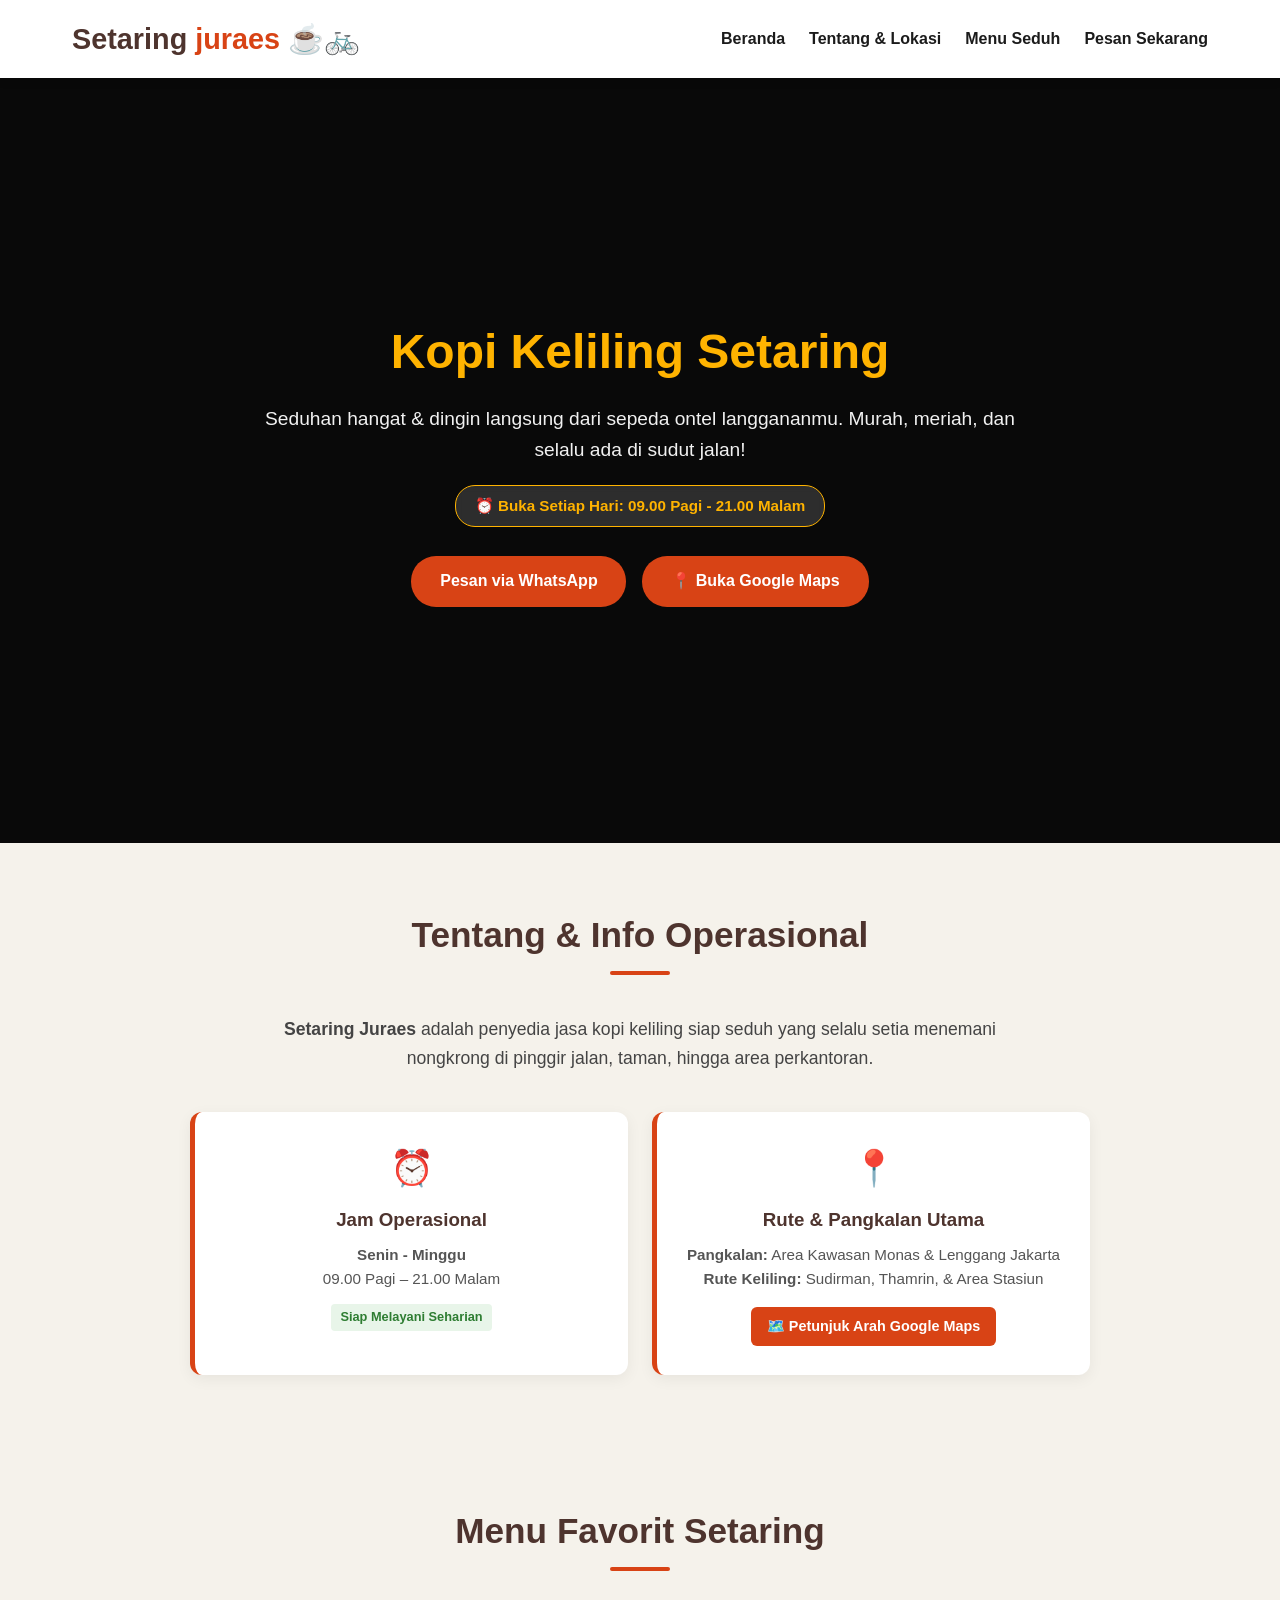
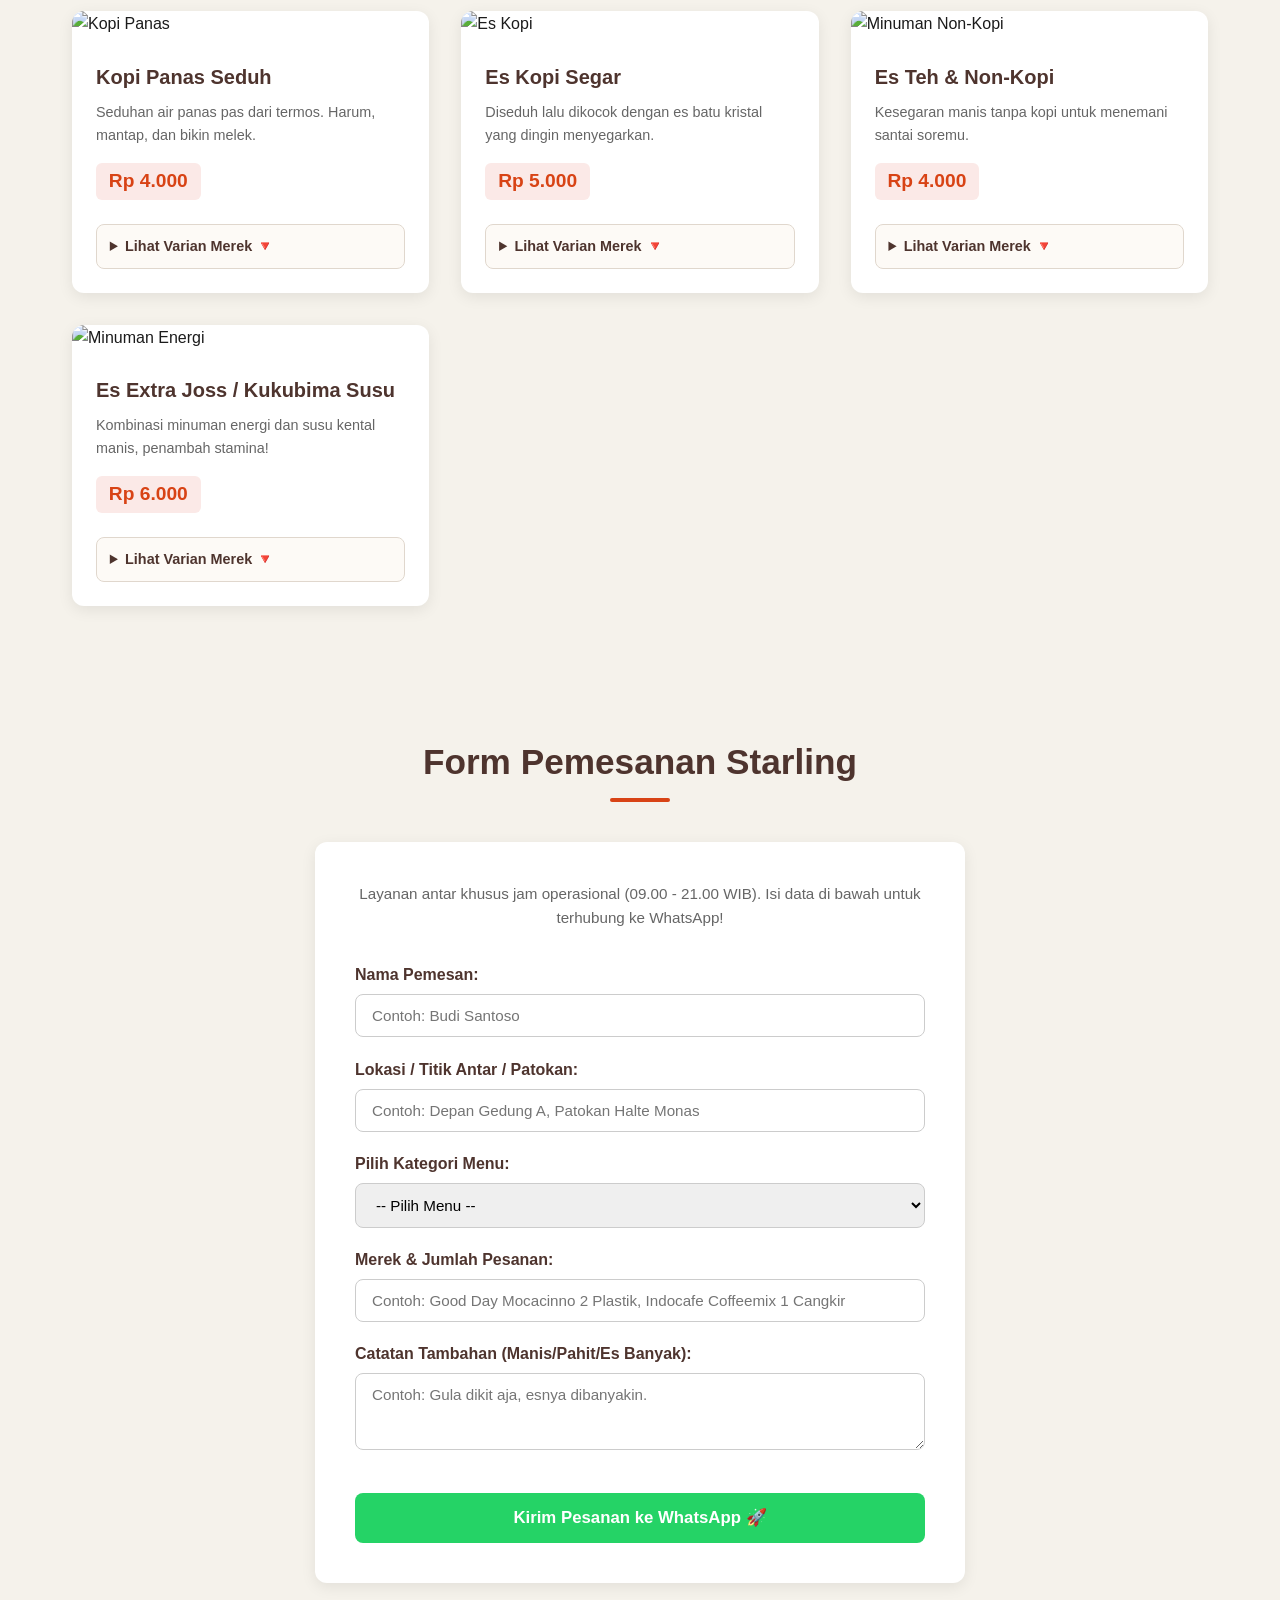
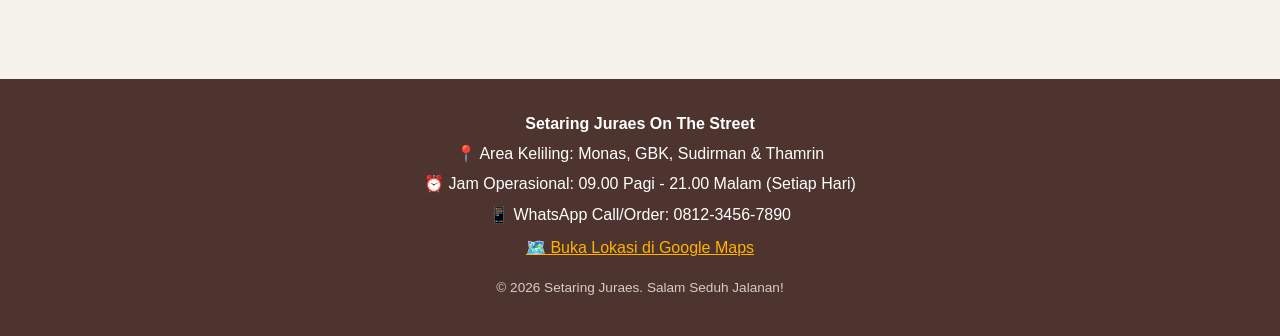
==== index.html @ 4db857f1 "file upload" ====
<!DOCTYPE html>
<html lang="id">
<head>
  <meta charset="UTF-8">
  <meta name="viewport" content="width=device-width, initial-scale=1.0">
  <title>Setaring juraes - Kopi Keliling Sepeda</title>
  <link rel="stylesheet" href="style.css">
</head>
<body>

  <!-- Navigasi / Header -->
  <header>
    <nav class="navbar">
      <a href="#" class="logo">Setaring <span>juraes</span> ☕🚲</a>
      <ul class="nav-menu">
        <li><a href="#home">Beranda</a></li>
        <li><a href="#tentang">Tentang & Lokasi</a></li>
        <li><a href="#menu">Menu Seduh</a></li>
        <li><a href="#pesan">Pesan Sekarang</a></li>
      </ul>
    </nav>
  </header>

  <!-- Hero Section dengan Video Background -->
  <section id="home" class="hero">
    <!-- Video Animasi / Footage Sepeda Starling -->
    <video autoplay loop muted playsinline class="bg-video">
      <source src="WhatsApp Video 2026-08-10 at 22.28.08.mp4" type="video/mp4">
      Browser Anda tidak mendukung tag video.
    </video>

    <!-- Overlay Gelap Agar Teks Tetap Jelas Dibaca -->
    <div class="video-overlay"></div>

    <!-- Konten Teks & Tombol -->
    <div class="hero-content">
      <h1 class="fade-text">Kopi Keliling Setaring</h1>
      <p>Seduhan hangat & dingin langsung dari sepeda ontel langgananmu. Murah, meriah, dan selalu ada di sudut jalan!</p>
      
      <!-- Informasi Jam Operasional Singkat di Banner -->
      <div class="jam-badge">⏰ Buka Setiap Hari: 09.00 Pagi - 21.00 Malam</div>
      
      <div class="hero-buttons">
        <a href="#pesan" class="btn">Pesan via WhatsApp</a>
        <a href="https://maps.google.com/?q=-6.175392,106.827153" target="_blank" class="btn btn-maps">📍 Buka Google Maps</a>
      </div>
    </div>
  </section>

  <!-- Tentang & Lokasi Section -->
  <section id="tentang" class="container">
    <h2 class="section-title">Tentang & Info Operasional</h2>
    <p class="tentang-text">
      <strong>Setaring Juraes</strong> adalah penyedia jasa kopi keliling siap seduh yang selalu setia menemani nongkrong di pinggir jalan, taman, hingga area perkantoran.
    </p>

    <!-- Kartu Informasi Jam Operasional & Rute Lokasi -->
    <div class="info-grid">
      <div class="info-card">
        <div class="info-icon">⏰</div>
        <h3>Jam Operasional</h3>
        <p><strong>Senin - Minggu</strong></p>
        <p>09.00 Pagi – 21.00 Malam</p>
        <span class="status-badge">Siap Melayani Seharian</span>
      </div>

      <div class="info-card">
        <div class="info-icon">📍</div>
        <h3>Rute & Pangkalan Utama</h3>
        <p><strong>Pangkalan:</strong> Area Kawasan Monas & Lenggang Jakarta</p>
        <p><strong>Rute Keliling:</strong> Sudirman, Thamrin, & Area Stasiun</p>
        
        <a href="https://maps.google.com/?q=-6.175392,106.827153" target="_blank" class="btn-maps-card">
          🗺️ Petunjuk Arah Google Maps
        </a>
      </div>
    </div>
  </section>

  <!-- Menu Section -->
  <section id="menu" class="container">
    <h2 class="section-title">Menu Favorit Setaring</h2>
    <div class="menu-grid">
      
      <!-- Menu 1: Kopi Panas -->
      <div class="menu-card">
        <img src="https://images.unsplash.com/photo-1514432324607-a09d9b4aefdd?auto=format&fit=crop&w=600&q=80" alt="Kopi Panas">
        <div class="menu-info">
          <h3 class="menu-title">Kopi Panas Seduh</h3>
          <p class="menu-desc">Seduhan air panas pas dari termos. Harum, mantap, dan bikin melek.</p>
          <div class="menu-price">Rp 4.000</div>
          <details class="brand-details">
            <summary>Lihat Varian Merek 🔻</summary>
            <ul>
              <li><strong>ABC:</strong> Kopi Susu, ABC Mocca, ABC White Coffee</li>
              <li><strong>Indocafe:</strong> Coffeemix, Cappuccino</li>
              <li><strong>Kapal Api:</strong> Special Red, Mix Gula</li>
              <li><strong>Good Day:</strong> Mocacinno, Vanilla Latte, Coolin</li>
              <li><strong>Torabika:</strong> Creamy Latte, Duo, Cappuccino</li>
            </ul>
          </details>
        </div>
      </div>

      <!-- Menu 2: Es Kopi -->
      <div class="menu-card">
        <img src="https://images.unsplash.com/photo-1517701604599-bb29b565090c?auto=format&fit=crop&w=600&q=80" alt="Es Kopi">
        <div class="menu-info">
          <h3 class="menu-title">Es Kopi Segar</h3>
          <p class="menu-desc">Diseduh lalu dikocok dengan es batu kristal yang dingin menyegarkan.</p>
          <div class="menu-price">Rp 5.000</div>
          <details class="brand-details">
            <summary>Lihat Varian Merek 🔻</summary>
            <ul>
              <li><strong>ABC:</strong> Kopi Susu, ABC Mocca, ABC White Coffee</li>
              <li><strong>Indocafe:</strong> Coffeemix, Cappuccino</li>
              <li><strong>Kapal Api:</strong> Special Red, Mix Gula</li>
              <li><strong>Good Day:</strong> Mocacinno, Vanilla Latte, Coolin</li>
              <li><strong>Torabika:</strong> Creamy Latte, Duo, Cappuccino</li>
            </ul>
          </details>
        </div>
      </div>

      <!-- Menu 3: Es Teh & Non-Kopi -->
      <div class="menu-card">
        <img src="https://images.unsplash.com/photo-1556679343-c7306c1976bc?auto=format&fit=crop&w=600&q=80" alt="Minuman Non-Kopi">
        <div class="menu-info">
          <h3 class="menu-title">Es Teh & Non-Kopi</h3>
          <p class="menu-desc">Kesegaran manis tanpa kopi untuk menemani santai soremu.</p>
          <div class="menu-price">Rp 4.000</div>
          <details class="brand-details">
            <summary>Lihat Varian Merek 🔻</summary>
            <ul>
              <li><strong>Teh:</strong> SariWangi, Sosro, Poci</li>
              <li><strong>Susu/Cokelat:</strong> Milo, Chocolatos, Beng-Beng Drink</li>
              <li><strong>Segar:</strong> Nutrisari Jeruk, Jasjus, Pop Ice</li>
            </ul>
          </details>
        </div>
      </div>

      <!-- Menu 4: Minuman Energi -->
      <div class="menu-card">
        <img src="https://images.unsplash.com/photo-1541658016709-82535e94bc69?auto=format&fit=crop&w=600&q=80" alt="Minuman Energi">
        <div class="menu-info">
          <h3 class="menu-title">Es Extra Joss / Kukubima Susu</h3>
          <p class="menu-desc">Kombinasi minuman energi dan susu kental manis, penambah stamina!</p>
          <div class="menu-price">Rp 6.000</div>
          <details class="brand-details">
            <summary>Lihat Varian Merek 🔻</summary>
            <ul>
              <li><strong>Extra Joss:</strong> Rasa Original + Susu</li>
              <li><strong>Kukubima:</strong> Rasa Anggur / Mangga + Susu</li>
              <li><strong>Hemaviton:</strong> Jreng + Susu</li>
            </ul>
          </details>
        </div>
      </div>

    </div>
  </section>

  <!-- Form Pemesanan Section -->
  <section id="pesan" class="container">
    <h2 class="section-title">Form Pemesanan Starling</h2>
    <div class="form-card">
      <p class="form-subtitle">Layanan antar khusus jam operasional (09.00 - 21.00 WIB). Isi data di bawah untuk terhubung ke WhatsApp!</p>
      
      <form id="orderForm">
        <div class="form-group">
          <label for="nama">Nama Pemesan:</label>
          <input type="text" id="nama" placeholder="Contoh: Budi Santoso" required>
        </div>

        <div class="form-group">
          <label for="lokasi">Lokasi / Titik Antar / Patokan:</label>
          <input type="text" id="lokasi" placeholder="Contoh: Depan Gedung A, Patokan Halte Monas" required>
        </div>

        <div class="form-group">
          <label for="pilihanMenu">Pilih Kategori Menu:</label>
          <select id="pilihanMenu" required>
            <option value="">-- Pilih Menu --</option>
            <option value="Kopi Panas Seduh">Kopi Panas Seduh (Rp 4.000)</option>
            <option value="Es Kopi Segar">Es Kopi Segar (Rp 5.000)</option>
            <option value="Es Teh / Non-Kopi">Es Teh / Non-Kopi (Rp 4.000)</option>
            <option value="Es Extra Joss / Kukubima Susu">Es Extra Joss / Kukubima Susu (Rp 6.000)</option>
          </select>
        </div>

        <div class="form-group">
          <label for="varianMerek">Merek & Jumlah Pesanan:</label>
          <input type="text" id="varianMerek" placeholder="Contoh: Good Day Mocacinno 2 Plastik, Indocafe Coffeemix 1 Cangkir" required>
        </div>

        <div class="form-group">
          <label for="catatan">Catatan Tambahan (Manis/Pahit/Es Banyak):</label>
          <textarea id="catatan" rows="3" placeholder="Contoh: Gula dikit aja, esnya dibanyakin."></textarea>
        </div>

        <button type="submit" class="btn-submit">Kirim Pesanan ke WhatsApp 🚀</button>
      </form>
    </div>
  </section>

  <!-- Footer / Kontak -->
  <footer id="kontak">
    <p><strong>Setaring Juraes On The Street</strong></p>
    <p>📍 Area Keliling: Monas, GBK, Sudirman & Thamrin</p>
    <p>⏰ Jam Operasional: 09.00 Pagi - 21.00 Malam (Setiap Hari)</p>
    <p>📱 WhatsApp Call/Order: 0812-3456-7890</p>
    <p style="margin-top: 0.5rem;">
      <a href="https://maps.google.com/?q=-6.175392,106.827153" target="_blank" style="color: #ffb300; text-decoration: underline;">
        🗺️ Buka Lokasi di Google Maps
      </a>
    </p>
    <p class="copyright">&copy; 2026 Setaring Juraes. Salam Seduh Jalanan!</p>
  </footer>

  <!-- Script Otomatis Mengarahkan ke WA -->
  <script>
    document.getElementById('orderForm').addEventListener('submit', function(e) {
      e.preventDefault();

      const nomorWA = "6281234567890"; 

      const nama = document.getElementById('nama').value;
      const lokasi = document.getElementById('lokasi').value;
      const menu = document.getElementById('pilihanMenu').value;
      const detail = document.getElementById('varianMerek').value;
      const catatan = document.getElementById('catatan').value || "-";

      const pesan = `Halo Bang Setaring! Saya mau pesan kopi keliling:%0A%0A` +
                    `👤 *Nama:* ${nama}%0A` +
                    `📍 *Lokasi/Patokan:* ${lokasi}%0A` +
                    `☕ *Kategori:* ${menu}%0A` +
                    `📝 *Detail Pesanan & Merek:* ${detail}%0A` +
                    `📌 *Catatan Rasa:* ${catatan}%0A%0A` +
                    `Tolong diantar ya Bang, terima kasih!`;

      window.open(`https://wa.me/${nomorWA}?text=${pesan}`, '_blank');
    });
  </script>

</body>
</html>
---- style.css ----
/* Reset & Tema Warna Kopi */
* {
  margin: 0;
  padding: 0;
  box-sizing: border-box;
  font-family: 'Segoe UI', Tahoma, Geneva, Verdana, sans-serif;
}

:root {
  --primary-color: #4e342e;    /* Cokelat Tua */
  --secondary-color: #d84315;  /* Oranye Hangat */
  --accent-color: #ffb300;     /* Kuning Terang */
  --dark-color: #1b1b1b;
  --light-color: #f5f2eb;     /* Krem Kertas Kopi */
  --white: #ffffff;
  --whatsapp-green: #25d366;
  --maps-blue: #1a73e8;
}

body {
  background-color: var(--light-color);
  color: var(--dark-color);
  line-height: 1.6;
}

/* Header & Navigasi */
header {
  background-color: var(--white);
  box-shadow: 0 2px 10px rgba(0, 0, 0, 0.1);
  position: sticky;
  top: 0;
  z-index: 1000;
}

.navbar {
  display: flex;
  justify-content: space-between;
  align-items: center;
  max-width: 1200px;
  margin: 0 auto;
  padding: 1rem 2rem;
}

.logo {
  font-size: 1.8rem;
  font-weight: 800;
  color: var(--primary-color);
  text-decoration: none;
}

.logo span {
  color: var(--secondary-color);
}

.nav-menu {
  display: flex;
  list-style: none;
  gap: 1.5rem;
}

.nav-menu a {
  text-decoration: none;
  color: var(--dark-color);
  font-weight: 600;
  transition: color 0.3s;
}

.nav-menu a:hover {
  color: var(--secondary-color);
}

/* ===================================================
   PERBAIKAN HERO SECTION & VIDEO BACKGROUND (FIXED)
   =================================================== */
.hero {
  position: relative;
  width: 100%;
  min-height: 85vh; /* Menjaga tinggi banner proporsional */
  display: flex;
  justify-content: center;
  align-items: center;
  text-align: center;
  color: var(--white);
  padding: 4rem 1.5rem;
  overflow: hidden; /* Mengunci video agar tidak meluber ke bawah */
  background-color: var(--dark-color);
}

.bg-video {
  position: absolute;
  top: 50%;
  left: 50%;
  width: 100%;
  height: 100%;
  min-width: 100%;
  min-height: 100%;
  transform: translate(-50%, -50%);
  object-fit: cover; /* Video memenuhi banner tanpa merusak rasio */
  z-index: 1;
}

.video-overlay {
  position: absolute;
  top: 0;
  left: 0;
  width: 100%;
  height: 100%;
  background: rgba(0, 0, 0, 0.65); /* Lapisan film hitam transparan */
  z-index: 2;
}

.hero-content {
  position: relative;
  z-index: 3;
  max-width: 800px;
  width: 100%;
  margin: 0 auto;
}

.hero h1 {
  font-size: 3rem;
  margin-bottom: 0.8rem;
  color: var(--accent-color);
}

.fade-text {
  animation: fadeInUp 1.2s ease-out;
}

.hero p {
  font-size: 1.2rem;
  margin-bottom: 1.2rem;
  color: #f1f1f1;
}

.jam-badge {
  display: inline-block;
  background-color: rgba(255, 255, 255, 0.15);
  border: 1px solid var(--accent-color);
  color: var(--accent-color);
  padding: 0.5rem 1.2rem;
  border-radius: 20px;
  font-weight: 600;
  font-size: 0.95rem;
  margin-bottom: 1.8rem;
  backdrop-filter: blur(5px);
}

.hero-buttons {
  display: flex;
  gap: 1rem;
  flex-wrap: wrap;
  justify-content: center;
}

.btn {
  display: inline-block;
  padding: 0.8rem 1.8rem;
  background-color: var(--secondary-color);
  color: var(--white);
  text-decoration: none;
  border-radius: 25px;
  font-weight: 700;
  transition: all 0.3s ease;
}

.btn:hover {
  background-color: #bf360c;
  transform: translateY(-2px);
}

.btn-maps {
  background-color: var(--secondary-color);
}

.btn-maps:hover {
  background-color: #bf360c;
}

/* ===================================================
   SECTION CONTAINER & CONTENT
   =================================================== */
.container {
  max-width: 1200px;
  margin: 0 auto;
  padding: 4rem 2rem;
}

.section-title {
  text-align: center;
  font-size: 2.2rem;
  margin-bottom: 2.5rem;
  color: var(--primary-color);
  position: relative;
}

.section-title::after {
  content: '';
  display: block;
  width: 60px;
  height: 4px;
  background-color: var(--secondary-color);
  margin: 8px auto 0;
  border-radius: 2px;
}

.tentang-text {
  text-align: center;
  max-width: 800px;
  margin: 0 auto 2.5rem;
  color: #444;
  font-size: 1.1rem;
}

/* Kartu Info Jam & Lokasi */
.info-grid {
  display: grid;
  grid-template-columns: repeat(auto-fit, minmax(280px, 1fr));
  gap: 1.5rem;
  max-width: 900px;
  margin: 0 auto;
}

.info-card {
  background-color: var(--white);
  padding: 1.8rem;
  border-radius: 12px;
  text-align: center;
  box-shadow: 0 4px 15px rgba(0, 0, 0, 0.06);
  border-left: 5px solid var(--secondary-color);
}

.info-icon {
  font-size: 2.2rem;
  margin-bottom: 0.5rem;
}

.info-card h3 {
  color: var(--primary-color);
  margin-bottom: 0.5rem;
}

.info-card p {
  color: #555;
  font-size: 0.95rem;
}

.status-badge {
  display: inline-block;
  margin-top: 0.8rem;
  background-color: #e8f5e9;
  color: #2e7d32;
  font-size: 0.8rem;
  font-weight: 700;
  padding: 0.2rem 0.6rem;
  border-radius: 4px;
}

.btn-maps-card {
  display: inline-block;
  margin-top: 1rem;
  padding: 0.5rem 1rem;
  background-color: var(--secondary-color);
  color: var(--white);
  text-decoration: none;
  border-radius: 6px;
  font-size: 0.9rem;
  font-weight: 600;
  transition: background-color 0.3s;
}

.btn-maps-card:hover {
  background-color: #bf360c;
}

/* Menu Grid */
.menu-grid {
  display: grid;
  grid-template-columns: repeat(auto-fit, minmax(280px, 1fr));
  gap: 2rem;
}

.menu-card {
  background-color: var(--white);
  border-radius: 12px;
  overflow: hidden;
  box-shadow: 0 4px 15px rgba(0, 0, 0, 0.08);
  transition: transform 0.3s, box-shadow 0.3s;
}

.menu-card:hover {
  transform: translateY(-5px);
  box-shadow: 0 8px 25px rgba(0, 0, 0, 0.15);
}

.menu-card img {
  width: 100%;
  height: 200px;
  object-fit: cover;
}

.menu-info {
  padding: 1.5rem;
}

.menu-title {
  font-size: 1.25rem;
  margin-bottom: 0.5rem;
  color: var(--primary-color);
}

.menu-desc {
  color: #666;
  font-size: 0.9rem;
  margin-bottom: 1rem;
}

.menu-price {
  font-size: 1.2rem;
  font-weight: 700;
  color: var(--secondary-color);
  background-color: #fbe9e7;
  display: inline-block;
  padding: 0.2rem 0.8rem;
  border-radius: 6px;
  margin-bottom: 1rem;
}

.brand-details {
  background-color: #fdfaf6;
  border: 1px solid #e0d7cd;
  border-radius: 8px;
  padding: 0.6rem 0.8rem;
  margin-top: 0.5rem;
}

.brand-details summary {
  font-weight: 600;
  color: var(--primary-color);
  cursor: pointer;
  outline: none;
  font-size: 0.9rem;
}

.brand-details summary:hover {
  color: var(--secondary-color);
}

.brand-details ul {
  list-style: none;
  margin-top: 0.8rem;
  padding-top: 0.5rem;
  border-top: 1px dashed #ccc;
  font-size: 0.85rem;
  color: #444;
}

.brand-details li {
  margin-bottom: 0.4rem;
}

/* Form Pemesanan */
.form-card {
  background-color: var(--white);
  max-width: 650px;
  margin: 0 auto;
  padding: 2.5rem;
  border-radius: 12px;
  box-shadow: 0 4px 15px rgba(0, 0, 0, 0.08);
}

.form-subtitle {
  text-align: center;
  color: #666;
  margin-bottom: 2rem;
  font-size: 0.95rem;
}

.form-group {
  margin-bottom: 1.2rem;
}

.form-group label {
  display: block;
  margin-bottom: 0.4rem;
  font-weight: 600;
  color: var(--primary-color);
}

.form-group input,
.form-group select,
.form-group textarea {
  width: 100%;
  padding: 0.75rem 1rem;
  border: 1px solid #ccc;
  border-radius: 8px;
  font-size: 0.95rem;
  outline: none;
  transition: border-color 0.3s;
}

.form-group input:focus,
.form-group select:focus,
.form-group textarea:focus {
  border-color: var(--secondary-color);
}

.btn-submit {
  width: 100%;
  padding: 0.9rem;
  background-color: var(--whatsapp-green);
  color: var(--white);
  border: none;
  border-radius: 8px;
  font-size: 1.05rem;
  font-weight: 700;
  cursor: pointer;
  transition: background-color 0.3s;
  margin-top: 1rem;
}

.btn-submit:hover {
  background-color: #1ebd56;
}

/* Footer */
footer {
  background-color: var(--primary-color);
  color: var(--white);
  text-align: center;
  padding: 2rem 1rem;
  margin-top: 2rem;
}

footer p {
  margin-bottom: 0.3rem;
}

footer .copyright {
  margin-top: 1rem;
  font-size: 0.85rem;
  color: #d7ccc8;
}

/* Keyframes Animation */
@keyframes fadeInUp {
  from {
    opacity: 0;
    transform: translateY(20px);
  }
  to {
    opacity: 1;
    transform: translateY(0);
  }
}

/* Responsif Layar HP */
@media (max-width: 768px) {
  .navbar {
    flex-direction: column;
    gap: 1rem;
  }
  
  .hero {
    min-height: 70vh;
    padding: 3rem 1rem;
  }

  .hero h1 {
    font-size: 2.1rem;
  }

  .hero p {
    font-size: 1rem;
  }

  .form-card {
    padding: 1.5rem;
  }
}
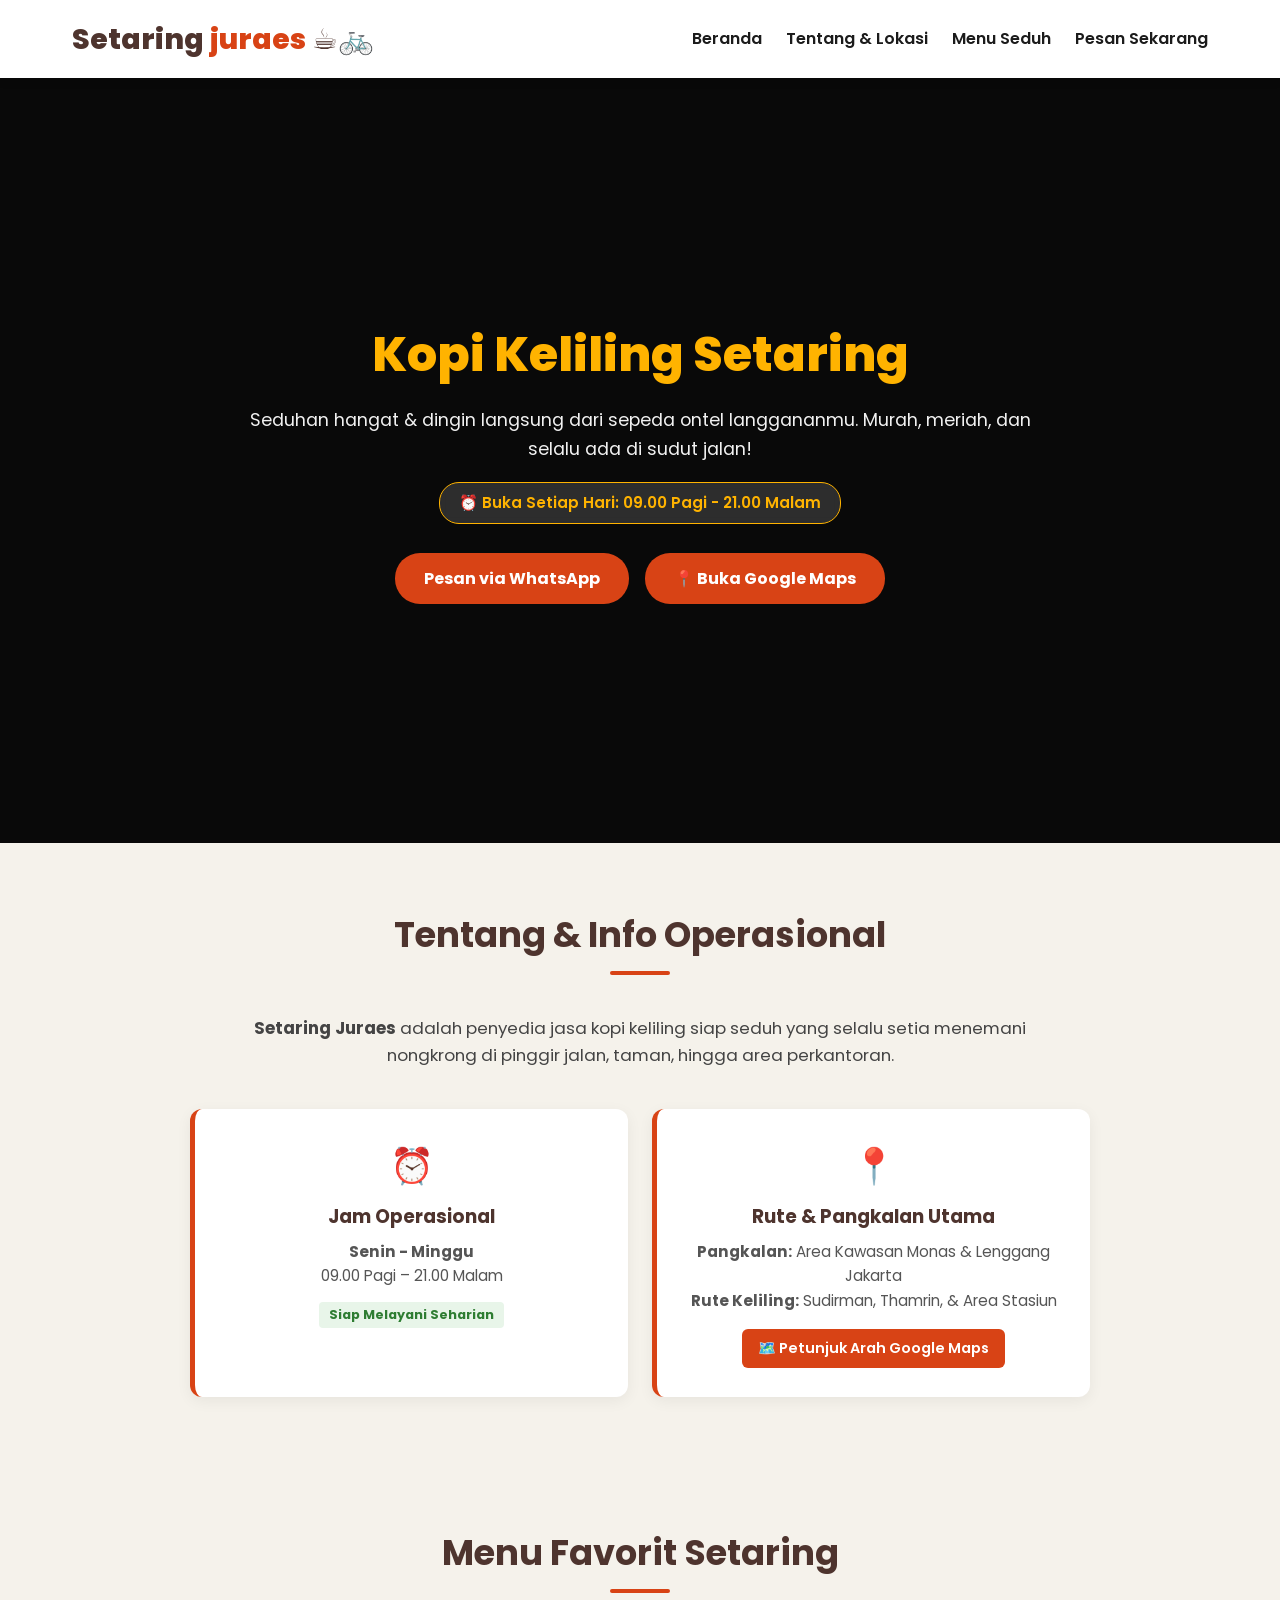
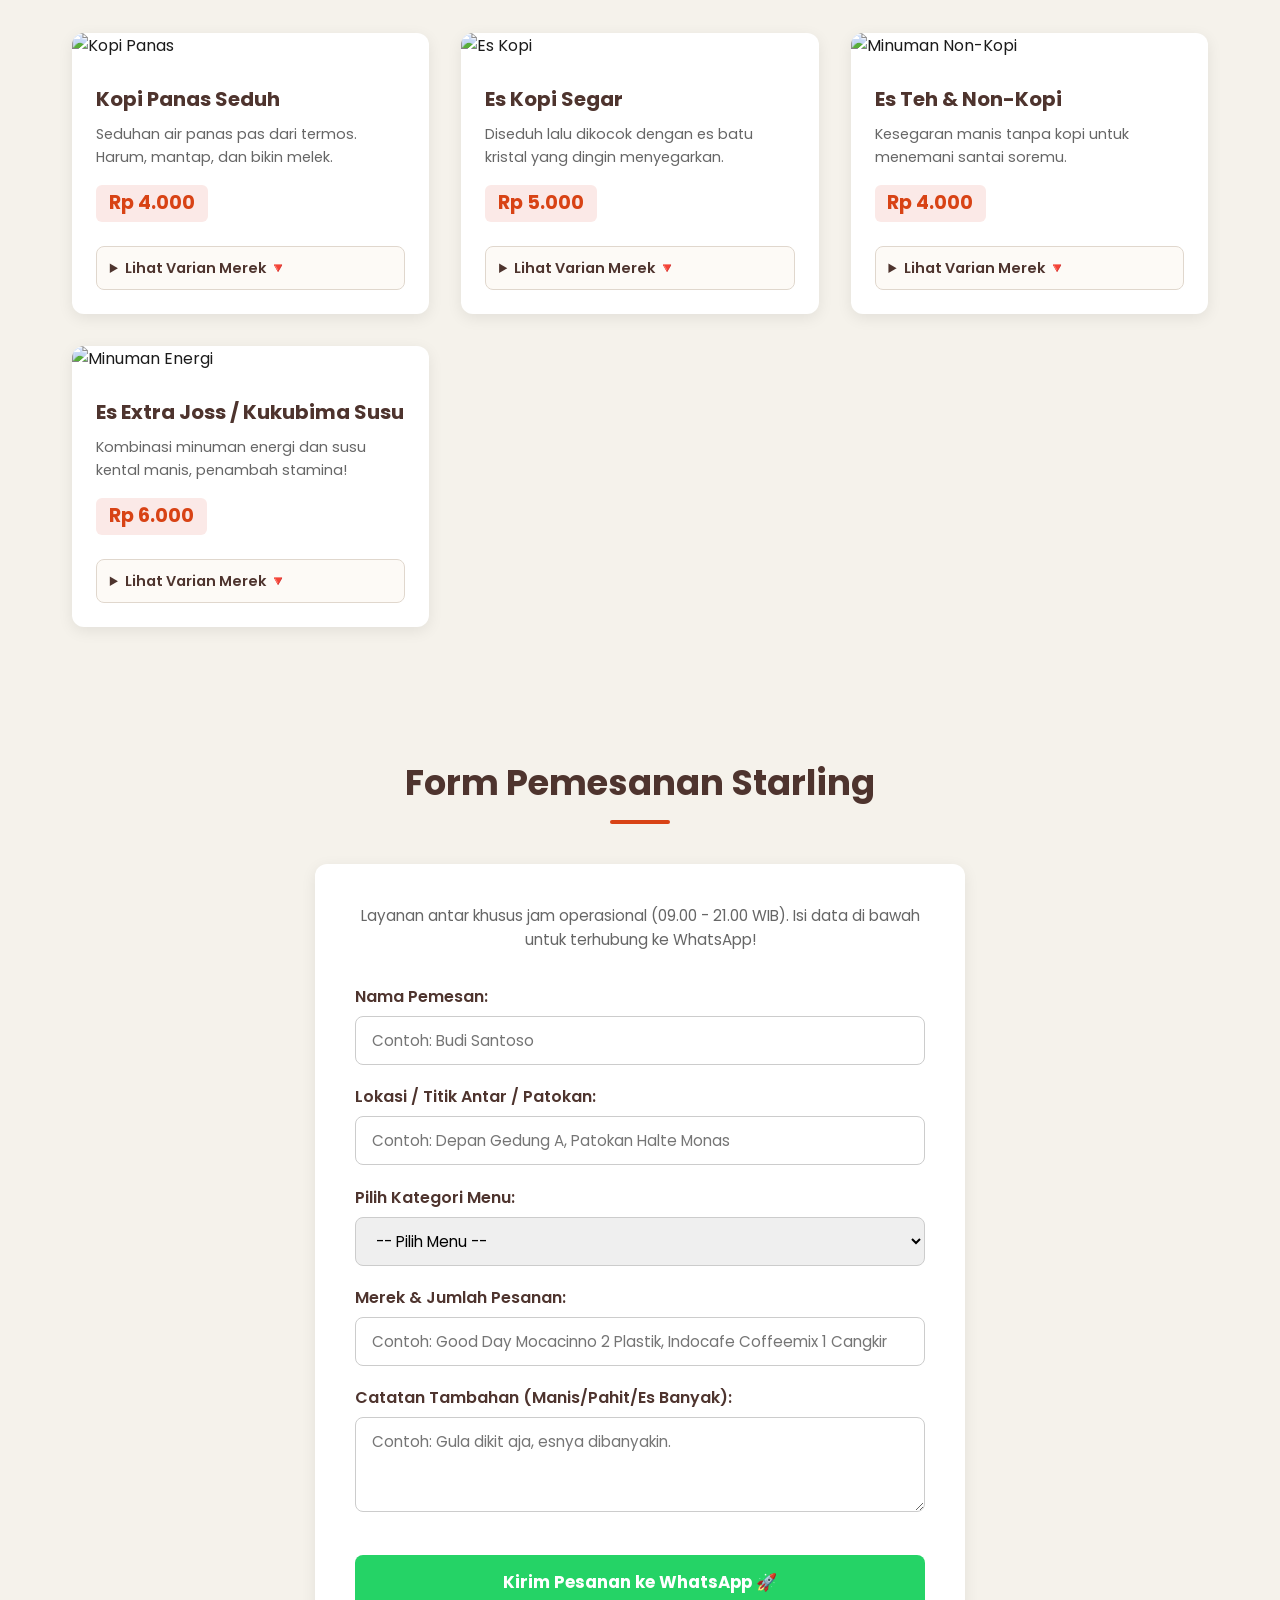
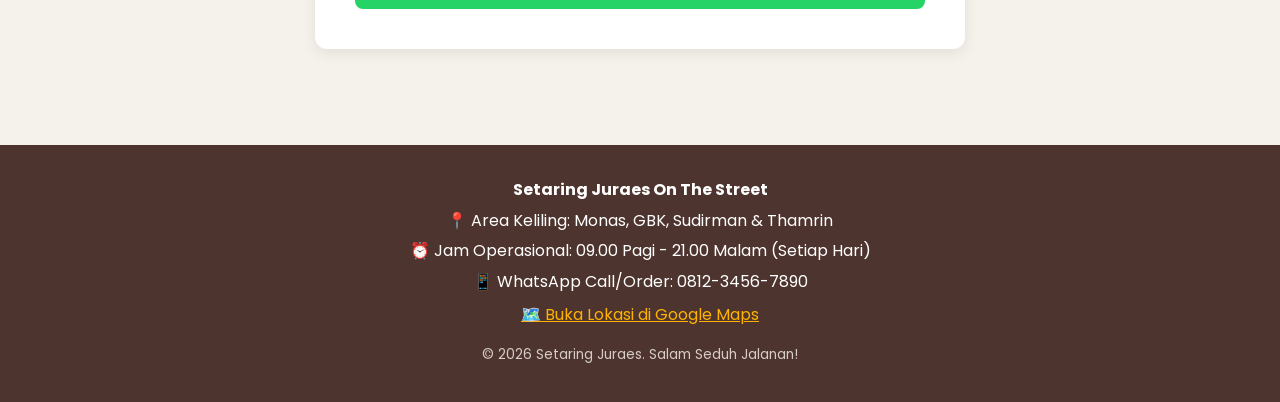
==== commit 3ba3cd1c: "Add files via upload" ====
--- a/index.html
+++ b/index.html
@@ -4,6 +4,12 @@
   <meta charset="UTF-8">
   <meta name="viewport" content="width=device-width, initial-scale=1.0">
   <title>Setaring juraes - Kopi Keliling Sepeda</title>
+  
+  <!-- Font Google Poppins (Mencegah HP Mengubah Font Jadi Sambung) -->
+  <link rel="preconnect" href="https://fonts.googleapis.com">
+  <link rel="preconnect" href="https://fonts.gstatic.com" crossorigin>
+  <link href="https://fonts.googleapis.com/css2?family=Poppins:wght@400;600;700;800&display=swap" rel="stylesheet">
+  
   <link rel="stylesheet" href="style.css">
 </head>
 <body>
@@ -23,21 +29,17 @@
 
   <!-- Hero Section dengan Video Background -->
   <section id="home" class="hero">
-    <!-- Video Animasi / Footage Sepeda Starling -->
     <video autoplay loop muted playsinline class="bg-video">
       <source src="WhatsApp Video 2026-08-10 at 22.28.08.mp4" type="video/mp4">
       Browser Anda tidak mendukung tag video.
     </video>
 
-    <!-- Overlay Gelap Agar Teks Tetap Jelas Dibaca -->
     <div class="video-overlay"></div>
 
-    <!-- Konten Teks & Tombol -->
     <div class="hero-content">
       <h1 class="fade-text">Kopi Keliling Setaring</h1>
       <p>Seduhan hangat & dingin langsung dari sepeda ontel langgananmu. Murah, meriah, dan selalu ada di sudut jalan!</p>
       
-      <!-- Informasi Jam Operasional Singkat di Banner -->
       <div class="jam-badge">⏰ Buka Setiap Hari: 09.00 Pagi - 21.00 Malam</div>
       
       <div class="hero-buttons">
@@ -54,7 +56,6 @@
       <strong>Setaring Juraes</strong> adalah penyedia jasa kopi keliling siap seduh yang selalu setia menemani nongkrong di pinggir jalan, taman, hingga area perkantoran.
     </p>
 
-    <!-- Kartu Informasi Jam Operasional & Rute Lokasi -->
     <div class="info-grid">
       <div class="info-card">
         <div class="info-icon">⏰</div>
@@ -82,7 +83,6 @@
     <h2 class="section-title">Menu Favorit Setaring</h2>
     <div class="menu-grid">
       
-      <!-- Menu 1: Kopi Panas -->
       <div class="menu-card">
         <img src="https://images.unsplash.com/photo-1514432324607-a09d9b4aefdd?auto=format&fit=crop&w=600&q=80" alt="Kopi Panas">
         <div class="menu-info">
@@ -102,7 +102,6 @@
         </div>
       </div>
 
-      <!-- Menu 2: Es Kopi -->
       <div class="menu-card">
         <img src="https://images.unsplash.com/photo-1517701604599-bb29b565090c?auto=format&fit=crop&w=600&q=80" alt="Es Kopi">
         <div class="menu-info">
@@ -122,7 +121,6 @@
         </div>
       </div>
 
-      <!-- Menu 3: Es Teh & Non-Kopi -->
       <div class="menu-card">
         <img src="https://images.unsplash.com/photo-1556679343-c7306c1976bc?auto=format&fit=crop&w=600&q=80" alt="Minuman Non-Kopi">
         <div class="menu-info">
@@ -140,7 +138,6 @@
         </div>
       </div>
 
-      <!-- Menu 4: Minuman Energi -->
       <div class="menu-card">
         <img src="https://images.unsplash.com/photo-1541658016709-82535e94bc69?auto=format&fit=crop&w=600&q=80" alt="Minuman Energi">
         <div class="menu-info">
@@ -218,7 +215,6 @@
     <p class="copyright">&copy; 2026 Setaring Juraes. Salam Seduh Jalanan!</p>
   </footer>
 
-  <!-- Script Otomatis Mengarahkan ke WA -->
   <script>
     document.getElementById('orderForm').addEventListener('submit', function(e) {
       e.preventDefault();
--- a/style.css
+++ b/style.css
@@ -1,9 +1,9 @@
-/* Reset & Tema Warna Kopi */
+/* Reset & Penguncian Font Universal */
 * {
   margin: 0;
   padding: 0;
   box-sizing: border-box;
-  font-family: 'Segoe UI', Tahoma, Geneva, Verdana, sans-serif;
+  font-family: 'Poppins', system-ui, -apple-system, BlinkMacSystemFont, "Segoe UI", Roboto, sans-serif !important;
 }
 
 :root {
@@ -69,20 +69,18 @@
   color: var(--secondary-color);
 }
 
-/* ===================================================
-   PERBAIKAN HERO SECTION & VIDEO BACKGROUND (FIXED)
-   =================================================== */
+/* Hero Section & Video Background */
 .hero {
   position: relative;
   width: 100%;
-  min-height: 85vh; /* Menjaga tinggi banner proporsional */
+  min-height: 85vh;
   display: flex;
   justify-content: center;
   align-items: center;
   text-align: center;
   color: var(--white);
   padding: 4rem 1.5rem;
-  overflow: hidden; /* Mengunci video agar tidak meluber ke bawah */
+  overflow: hidden;
   background-color: var(--dark-color);
 }
 
@@ -95,7 +93,7 @@
   min-width: 100%;
   min-height: 100%;
   transform: translate(-50%, -50%);
-  object-fit: cover; /* Video memenuhi banner tanpa merusak rasio */
+  object-fit: cover;
   z-index: 1;
 }
 
@@ -105,7 +103,7 @@
   left: 0;
   width: 100%;
   height: 100%;
-  background: rgba(0, 0, 0, 0.65); /* Lapisan film hitam transparan */
+  background: rgba(0, 0, 0, 0.65);
   z-index: 2;
 }
 
@@ -121,6 +119,7 @@
   font-size: 3rem;
   margin-bottom: 0.8rem;
   color: var(--accent-color);
+  font-weight: 800;
 }
 
 .fade-text {
@@ -128,7 +127,7 @@
 }
 
 .hero p {
-  font-size: 1.2rem;
+  font-size: 1.1rem;
   margin-bottom: 1.2rem;
   color: #f1f1f1;
 }
@@ -173,13 +172,7 @@
   background-color: var(--secondary-color);
 }
 
-.btn-maps:hover {
-  background-color: #bf360c;
-}
-
-/* ===================================================
-   SECTION CONTAINER & CONTENT
-   =================================================== */
+/* Section Container */
 .container {
   max-width: 1200px;
   margin: 0 auto;
@@ -192,6 +185,7 @@
   margin-bottom: 2.5rem;
   color: var(--primary-color);
   position: relative;
+  font-weight: 700;
 }
 
 .section-title::after {
@@ -209,10 +203,10 @@
   max-width: 800px;
   margin: 0 auto 2.5rem;
   color: #444;
-  font-size: 1.1rem;
-}
-
-/* Kartu Info Jam & Lokasi */
+  font-size: 1.05rem;
+}
+
+/* Kartu Info */
 .info-grid {
   display: grid;
   grid-template-columns: repeat(auto-fit, minmax(280px, 1fr));
@@ -269,10 +263,6 @@
   transition: background-color 0.3s;
 }
 
-.btn-maps-card:hover {
-  background-color: #bf360c;
-}
-
 /* Menu Grid */
 .menu-grid {
   display: grid;
@@ -307,6 +297,7 @@
   font-size: 1.25rem;
   margin-bottom: 0.5rem;
   color: var(--primary-color);
+  font-weight: 700;
 }
 
 .menu-desc {
@@ -340,10 +331,6 @@
   cursor: pointer;
   outline: none;
   font-size: 0.9rem;
-}
-
-.brand-details summary:hover {
-  color: var(--secondary-color);
 }
 
 .brand-details ul {
@@ -396,13 +383,6 @@
   border-radius: 8px;
   font-size: 0.95rem;
   outline: none;
-  transition: border-color 0.3s;
-}
-
-.form-group input:focus,
-.form-group select:focus,
-.form-group textarea:focus {
-  border-color: var(--secondary-color);
 }
 
 .btn-submit {
@@ -415,12 +395,7 @@
   font-size: 1.05rem;
   font-weight: 700;
   cursor: pointer;
-  transition: background-color 0.3s;
   margin-top: 1rem;
-}
-
-.btn-submit:hover {
-  background-color: #1ebd56;
 }
 
 /* Footer */
@@ -442,7 +417,6 @@
   color: #d7ccc8;
 }
 
-/* Keyframes Animation */
 @keyframes fadeInUp {
   from {
     opacity: 0;
@@ -454,24 +428,39 @@
   }
 }
 
-/* Responsif Layar HP */
+/* PERBAIKAN TAMPILAN KHUSUS LAYAR HP */
 @media (max-width: 768px) {
   .navbar {
     flex-direction: column;
-    gap: 1rem;
-  }
-  
+    gap: 0.8rem;
+    padding: 0.8rem 1rem;
+  }
+
+  .nav-menu {
+    gap: 0.8rem !important;
+  }
+
+  .nav-menu a {
+    font-size: 0.85rem !important;
+  }
+
   .hero {
     min-height: 70vh;
-    padding: 3rem 1rem;
+    padding: 2.5rem 1rem;
   }
 
   .hero h1 {
-    font-size: 2.1rem;
+    font-size: 1.8rem !important;
+    line-height: 1.3;
   }
 
   .hero p {
-    font-size: 1rem;
+    font-size: 0.95rem !important;
+  }
+
+  .jam-badge {
+    font-size: 0.8rem !important;
+    padding: 0.4rem 0.8rem !important;
   }
 
   .form-card {
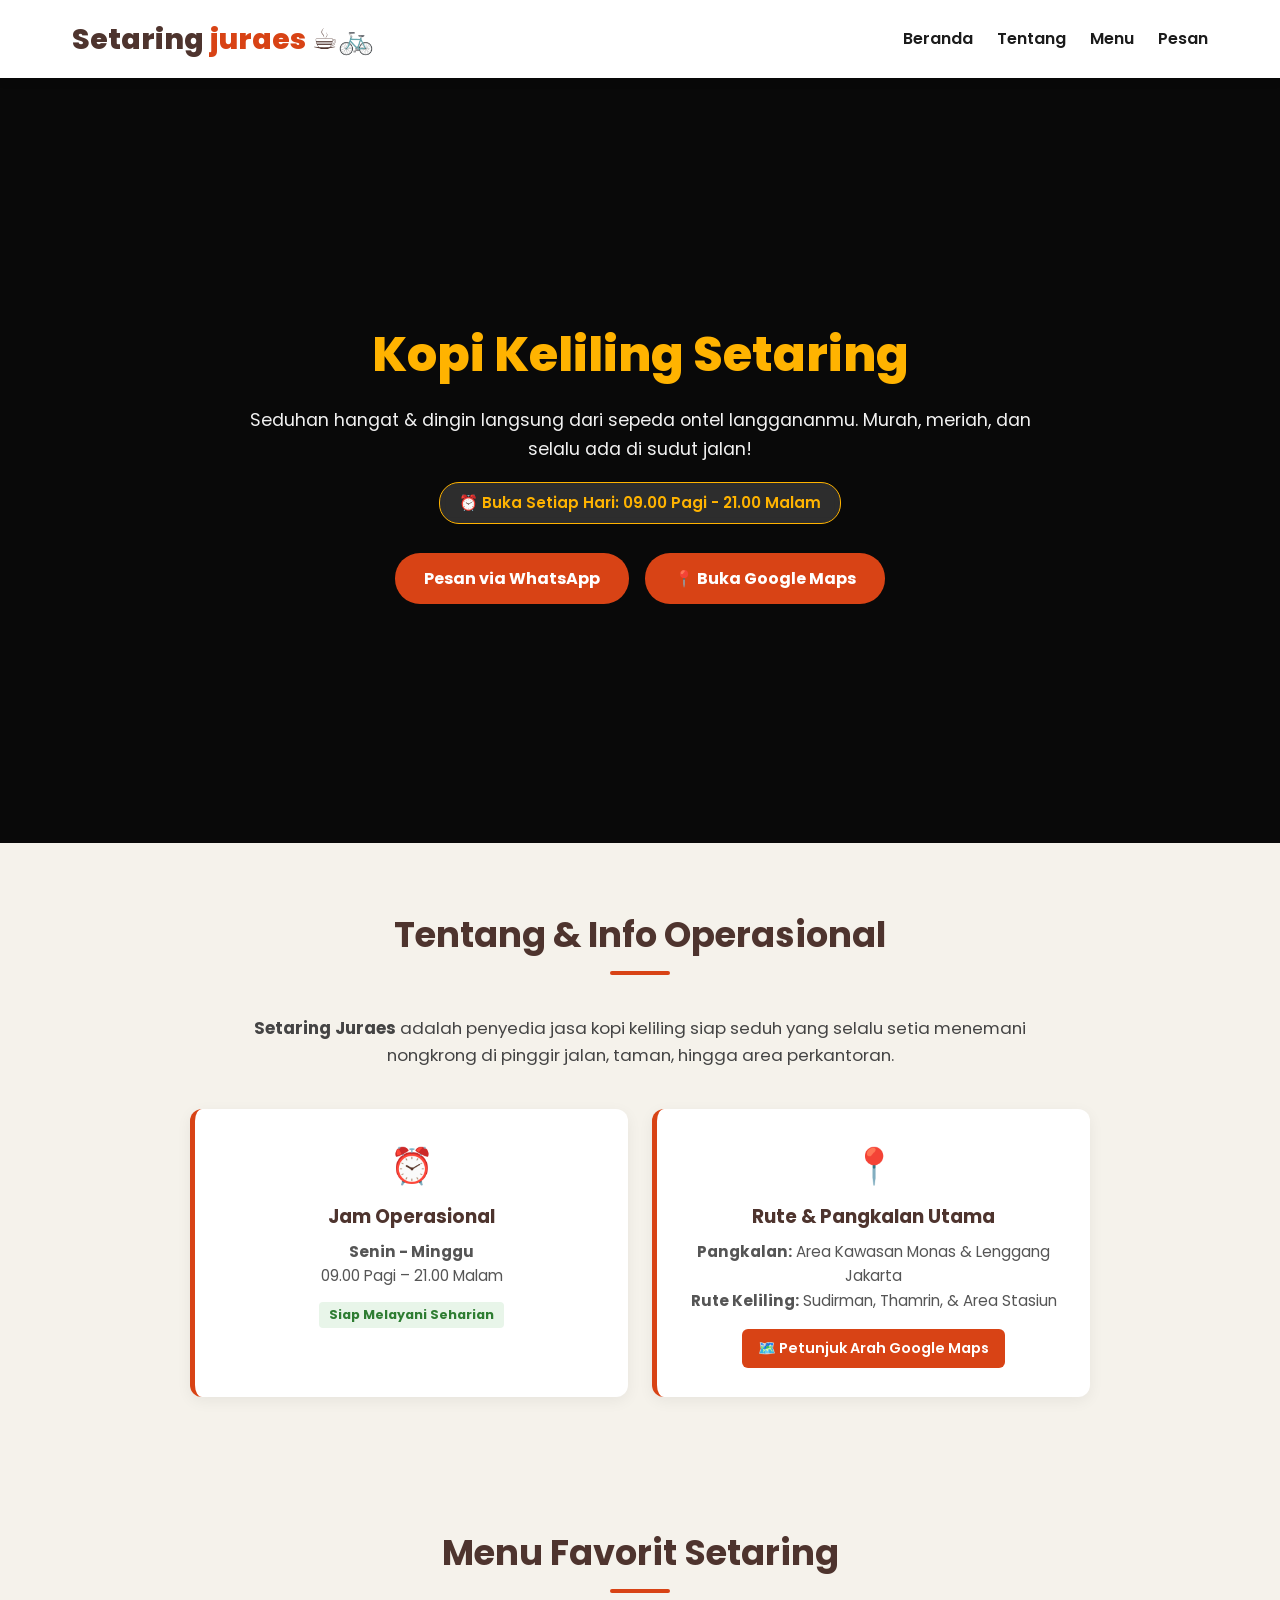
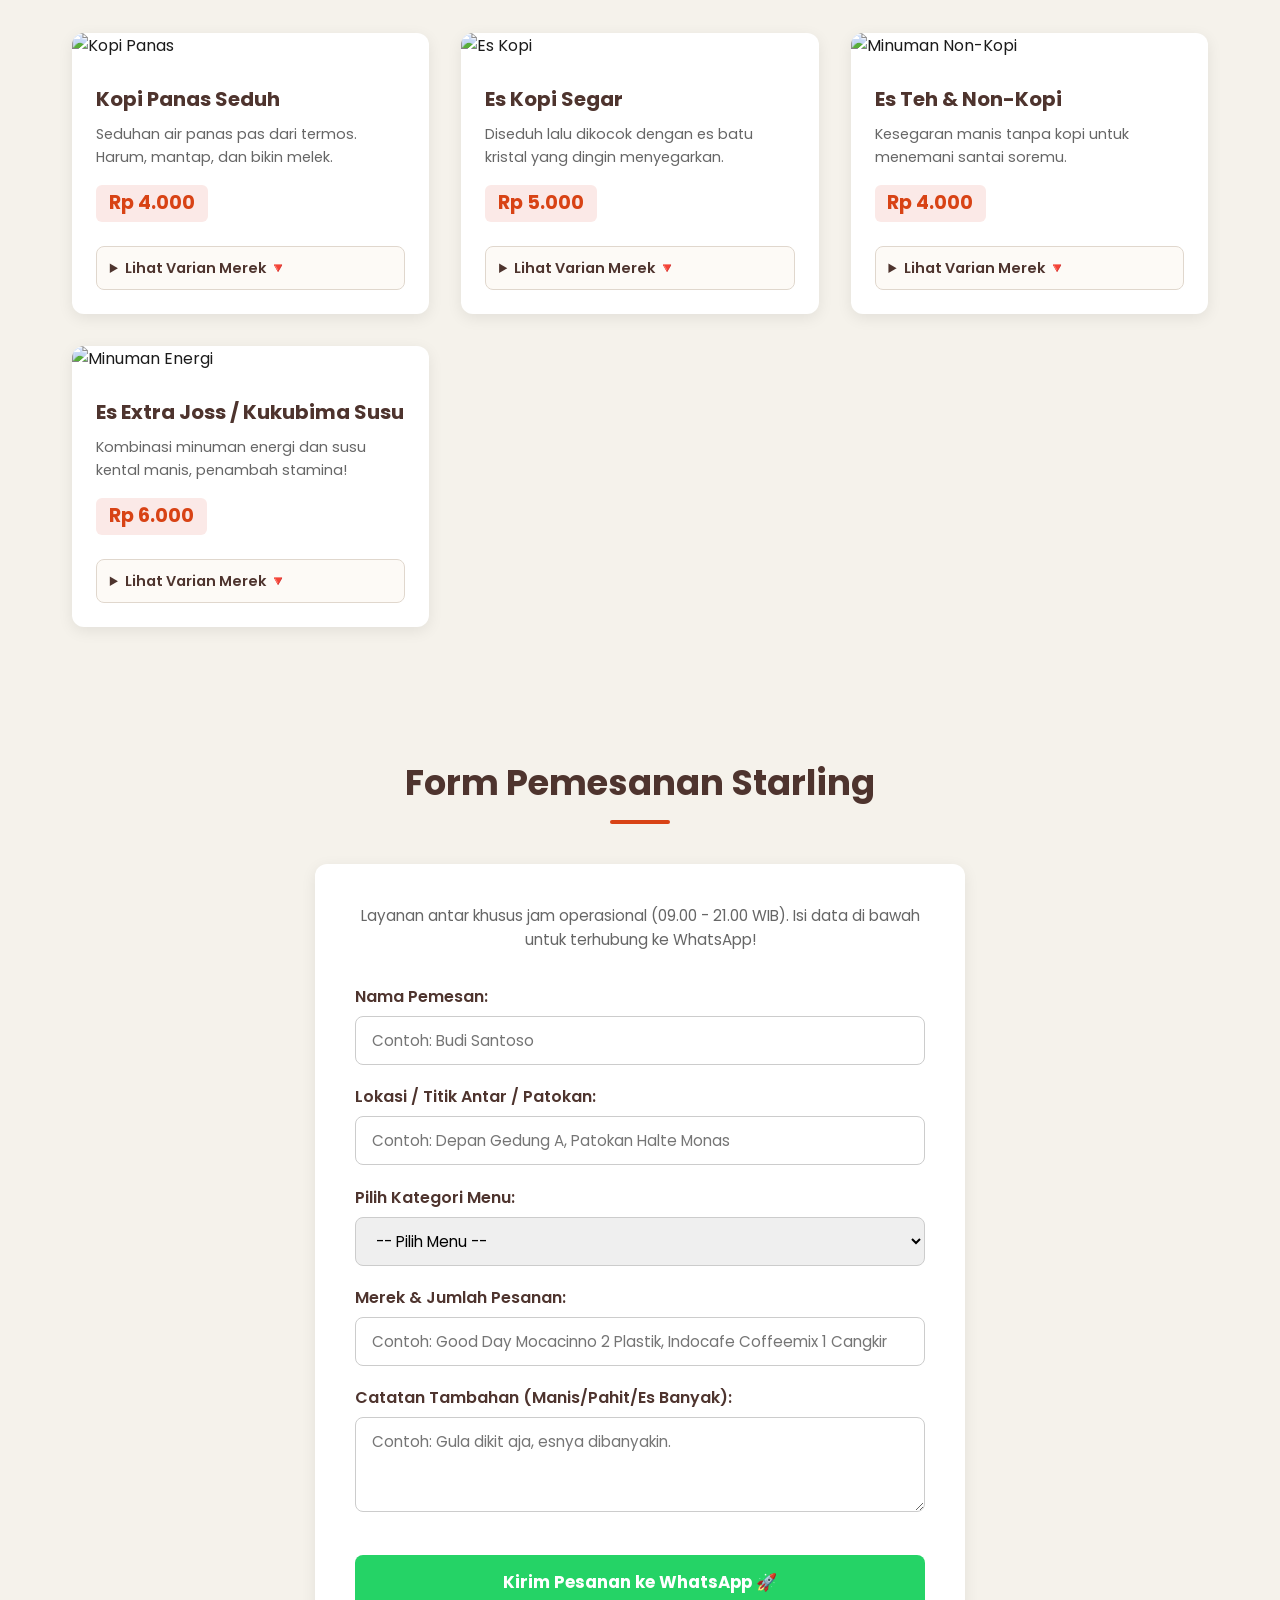
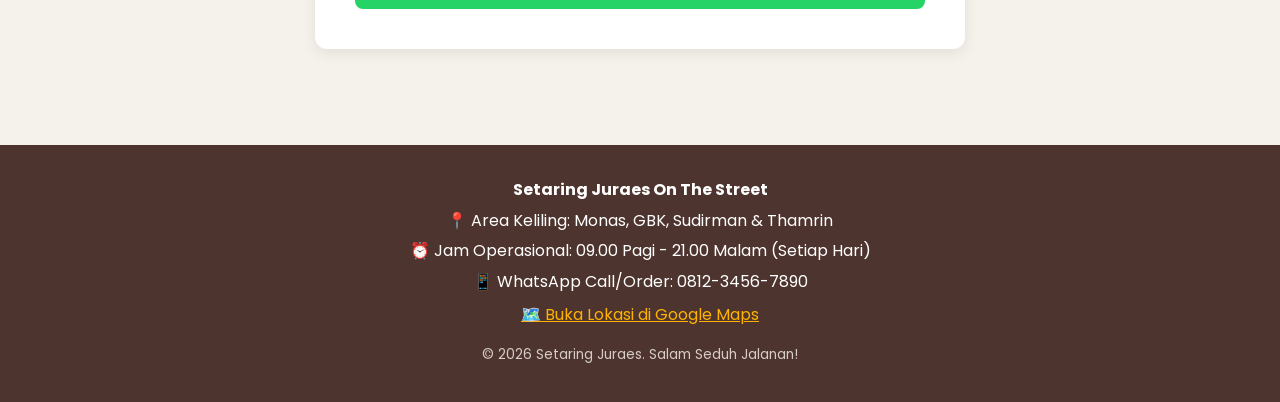
==== commit f8d73f39: "Add files via upload" ====
--- a/index.html
+++ b/index.html
@@ -20,9 +20,9 @@
       <a href="#" class="logo">Setaring <span>juraes</span> ☕🚲</a>
       <ul class="nav-menu">
         <li><a href="#home">Beranda</a></li>
-        <li><a href="#tentang">Tentang & Lokasi</a></li>
-        <li><a href="#menu">Menu Seduh</a></li>
-        <li><a href="#pesan">Pesan Sekarang</a></li>
+        <li><a href="#tentang">Tentang </a></li>
+        <li><a href="#menu">Menu </a></li>
+        <li><a href="#pesan">Pesan </a></li>
       </ul>
     </nav>
   </header>
